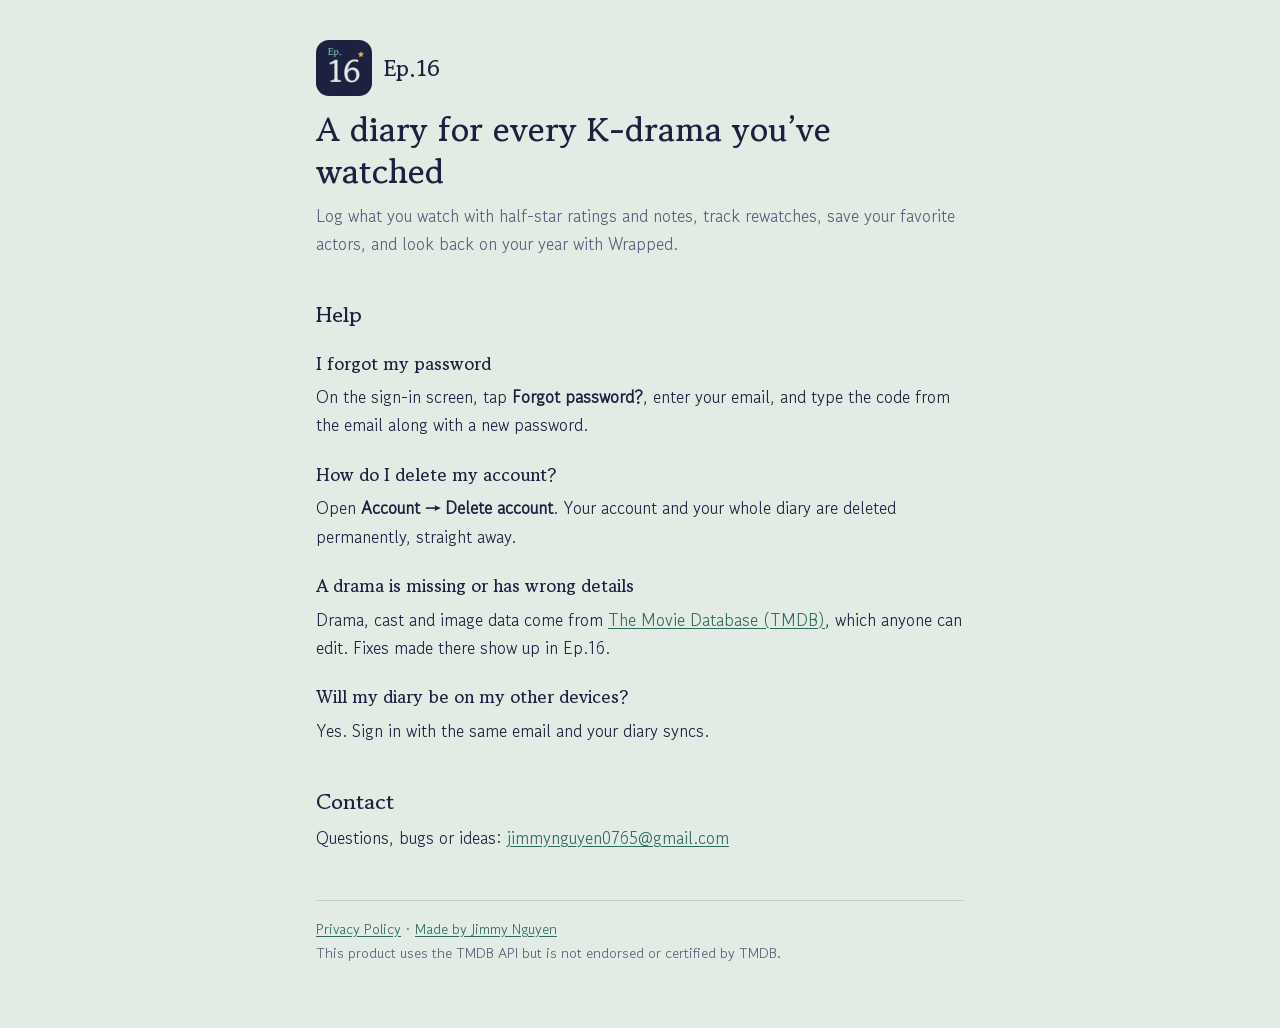
==== ep16/index.html @ 00c446da "Add Ep.16 support page and privacy policy Pages for the App Store listing: /ep16/ for support and /e" ====
<!DOCTYPE html>
<html lang="en">
<head>
  <meta charset="utf-8" />
  <meta name="viewport" content="width=device-width, initial-scale=1" />
  <title>Ep.16 Support</title>
  <meta name="description" content="Help and contact for Ep.16, a diary for every K-drama you've watched." />
  <link rel="icon" href="icon.png" />
  <link rel="preconnect" href="https://fonts.googleapis.com" />
  <link rel="preconnect" href="https://fonts.gstatic.com" crossorigin />
  <link href="https://fonts.googleapis.com/css2?family=Gowun+Batang:wght@400;700&family=Gowun+Dodum&display=swap" rel="stylesheet" />
  <link rel="stylesheet" href="ep16.css" />
</head>
<body>
  <main>
    <a class="brand" href="./"><img src="icon.png" alt="" /><span>Ep.16</span></a>

    <h1>A diary for every K-drama you’ve watched</h1>
    <p class="muted">Log what you watch with half-star ratings and notes, track rewatches, save your favorite actors, and look back on your year with Wrapped.</p>

    <h2>Help</h2>
    <h3>I forgot my password</h3>
    <p>On the sign-in screen, tap <strong>Forgot password?</strong>, enter your email, and type the code from the email along with a new password.</p>

    <h3>How do I delete my account?</h3>
    <p>Open <strong>Account → Delete account</strong>. Your account and your whole diary are deleted permanently, straight away.</p>

    <h3>A drama is missing or has wrong details</h3>
    <p>Drama, cast and image data come from <a href="https://www.themoviedb.org">The Movie Database (TMDB)</a>, which anyone can edit. Fixes made there show up in Ep.16.</p>

    <h3>Will my diary be on my other devices?</h3>
    <p>Yes. Sign in with the same email and your diary syncs.</p>

    <h2>Contact</h2>
    <p>Questions, bugs or ideas: <a href="mailto:jimmynguyen0765@gmail.com">jimmynguyen0765@gmail.com</a></p>

    <footer class="muted">
      <a href="privacy/">Privacy Policy</a> · <a href="/">Made by Jimmy Nguyen</a><br />
      This product uses the TMDB API but is not endorsed or certified by TMDB.
    </footer>
  </main>
</body>
</html>
---- ep16/ep16.css ----
:root {
  --bg: #e3ebe5;
  --surface: #f4f8f5;
  --ink: #1c2140;
  --muted: #56607a;
  --line: #c3d1c8;
  --jade: #2e6b5f;
  color-scheme: light dark;
}
@media (prefers-color-scheme: dark) {
  :root {
    --bg: #131729;
    --surface: #1b2036;
    --ink: #e1eae4;
    --muted: #9aa4be;
    --line: #2e3552;
    --jade: #86c7b6;
  }
}
* { box-sizing: border-box; }
body {
  margin: 0;
  background: var(--bg);
  color: var(--ink);
  font: 17px/1.65 "Gowun Dodum", system-ui, sans-serif;
}
main { max-width: 680px; margin: 0 auto; padding: 40px 16px 64px; }
h1, h2, h3 { font-family: "Gowun Batang", Georgia, serif; line-height: 1.25; }
h1 { font-size: 2.1rem; margin: 0.4em 0 0.2em; }
h2 { font-size: 1.35rem; margin: 2em 0 0.4em; }
h3 { font-size: 1.1rem; margin: 1.4em 0 0.3em; }
p, li { margin: 0.5em 0; }
ul { padding-left: 1.2em; }
a { color: var(--jade); }
.brand { display: flex; align-items: center; gap: 12px; text-decoration: none; color: inherit; }
.brand img { width: 56px; height: 56px; border-radius: 13px; }
.brand span { font-family: "Gowun Batang", Georgia, serif; font-weight: 700; font-size: 1.4rem; }
.muted { color: var(--muted); }
.card { background: var(--surface); border: 1px solid var(--line); border-radius: 14px; padding: 4px 20px; margin: 20px 0; }
footer { margin-top: 48px; padding-top: 16px; border-top: 1px solid var(--line); font-size: 0.9rem; }
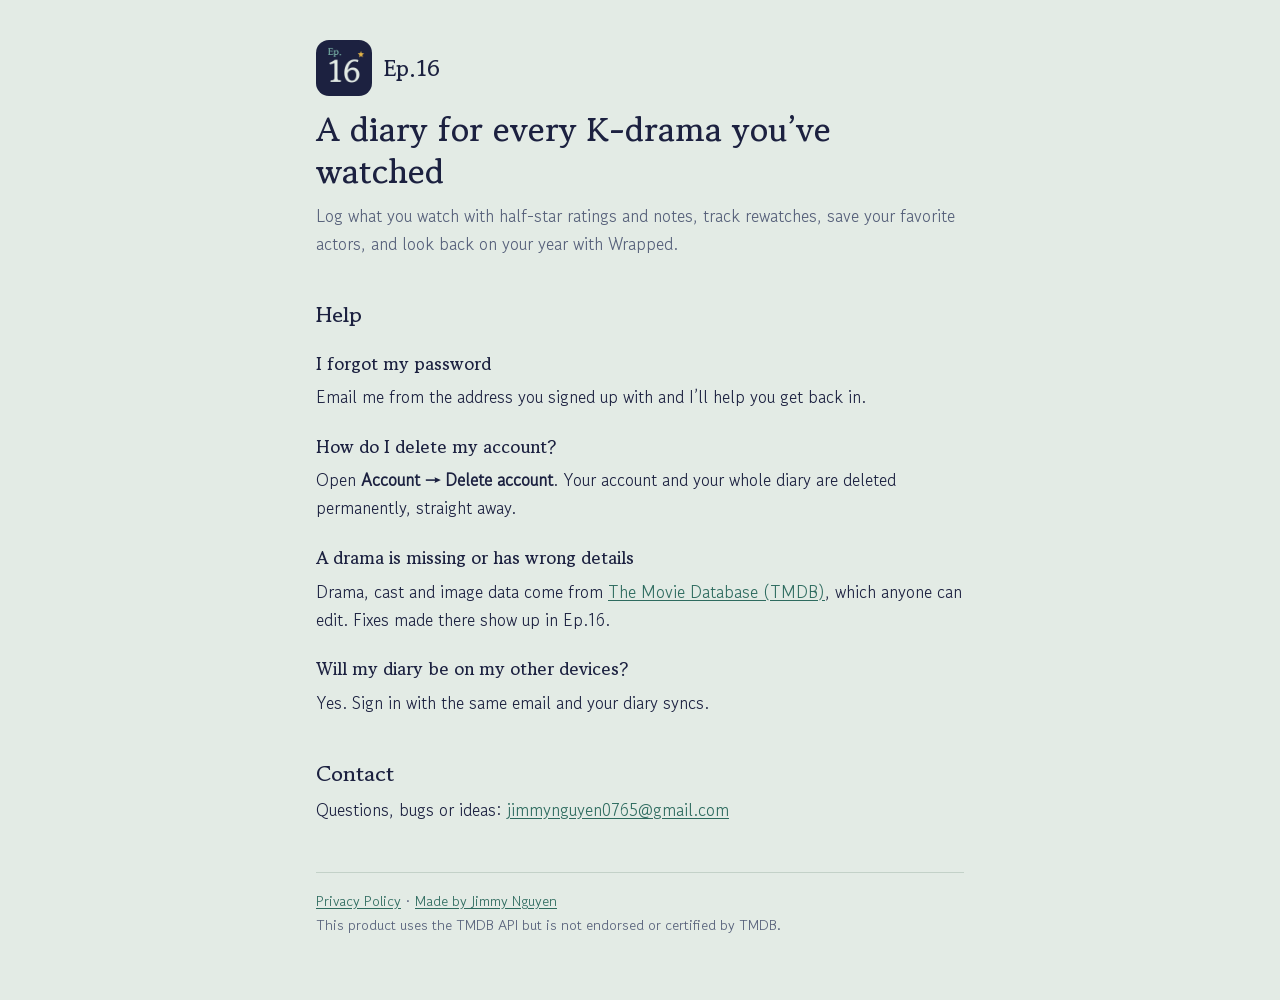
==== commit 8af97028: "Ep.16 pages: password help by email for now Co-Authored-By: Claude Opus 5.5 <noreply@anthropic.com> " ====
--- a/ep16/index.html
+++ b/ep16/index.html
@@ -20,7 +20,7 @@
 
     <h2>Help</h2>
     <h3>I forgot my password</h3>
-    <p>On the sign-in screen, tap <strong>Forgot password?</strong>, enter your email, and type the code from the email along with a new password.</p>
+    <p>Email me from the address you signed up with and I’ll help you get back in.</p>
 
     <h3>How do I delete my account?</h3>
     <p>Open <strong>Account → Delete account</strong>. Your account and your whole diary are deleted permanently, straight away.</p>
